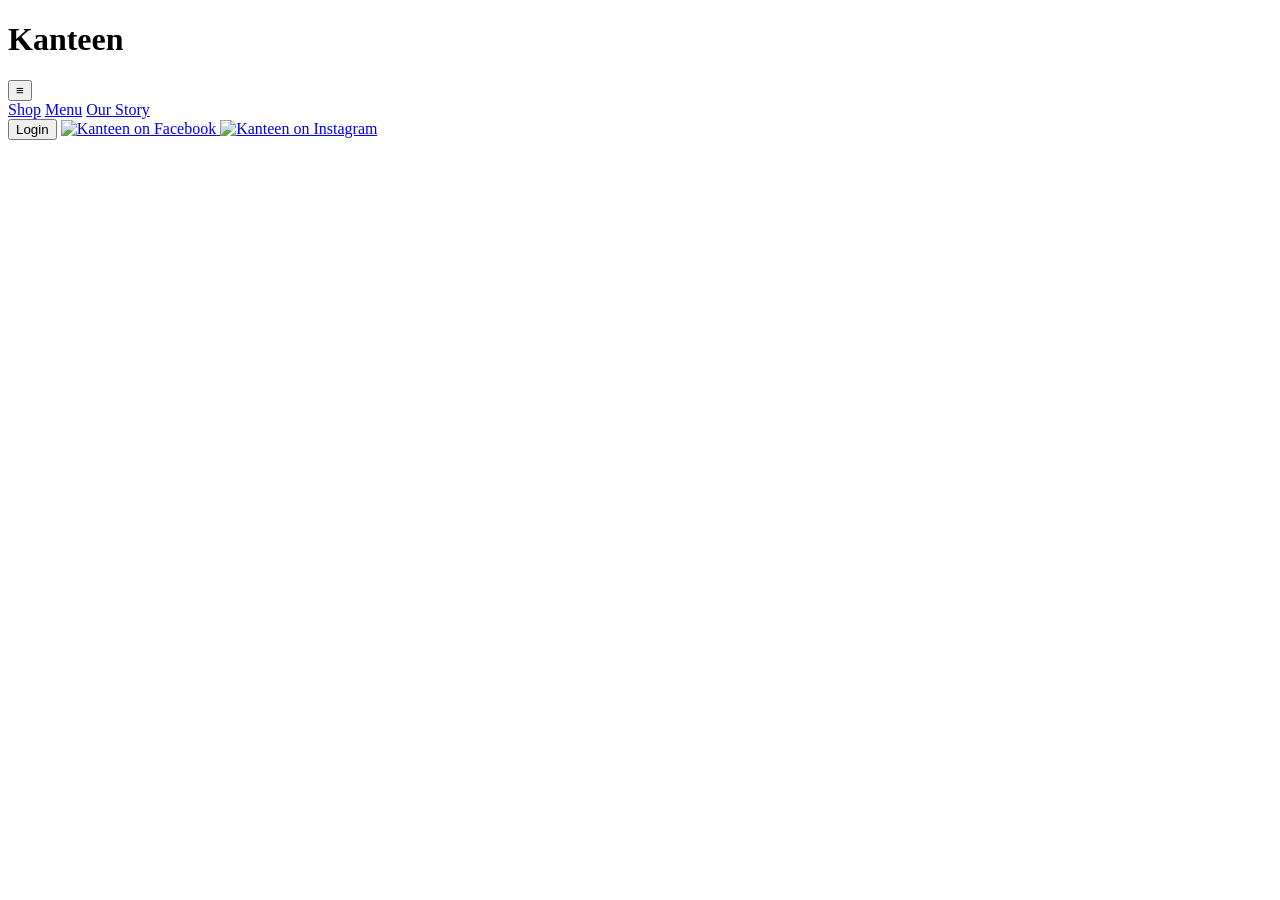
==== shop/index.html @ 33aac2a1 "hey doing something on shopping page today" ====
<!DOCTYPE html>
<html lang="en">
<head>
    <meta charset="UTF-8">
    <meta name="viewport" content="width=device-width, initial-scale=1.0">
    <title>Kanteen's shopping page</title>
</head>
<body>
    <header>
          <header role="banner" aria-label="Kanteen header">
        <h1 class="header__title">Kanteen</h1>
    </header>

    <nav role="navigation" aria-label="Primary">
        <button class="nav__toggle" aria-label="Toggle navigation" aria-expanded="false">
            <span class="nav__toggle-icon">≡</span>
        </button>
        <div class="nav-list">
            <a class="nav__link" href="#shop">Shop</a>
            <a class="nav__link" href="#menu">Menu</a>
            <a class="nav__link" href="#our-story">Our Story</a>
        </div>

        <div class="nav-icons">
            <button class="nav__login" type="button">Login</button>
            <a class="social-icons__facebook" href="https://web.facebook.com/kanteenrestaurant" target="_blank"
                rel="noopener noreferrer" aria-label="Kanteen on Facebook">
                <img src="https://cdn.simpleicons.org/facebook" width="24" height="24" alt="Kanteen on Facebook">
            </a>
            <a class="social-icons__instagram" href="https://www.instagram.com/kanteen_/?hl=en" target="_blank"
                rel="noopener noreferrer" aria-label="Kanteen on Instagram">
                <img src="https://cdn.simpleicons.org/instagram" width="24" height="24" alt="Kanteen on Instagram">
            </a>
        </div>
    </nav>
    </header>
</body>
</html>
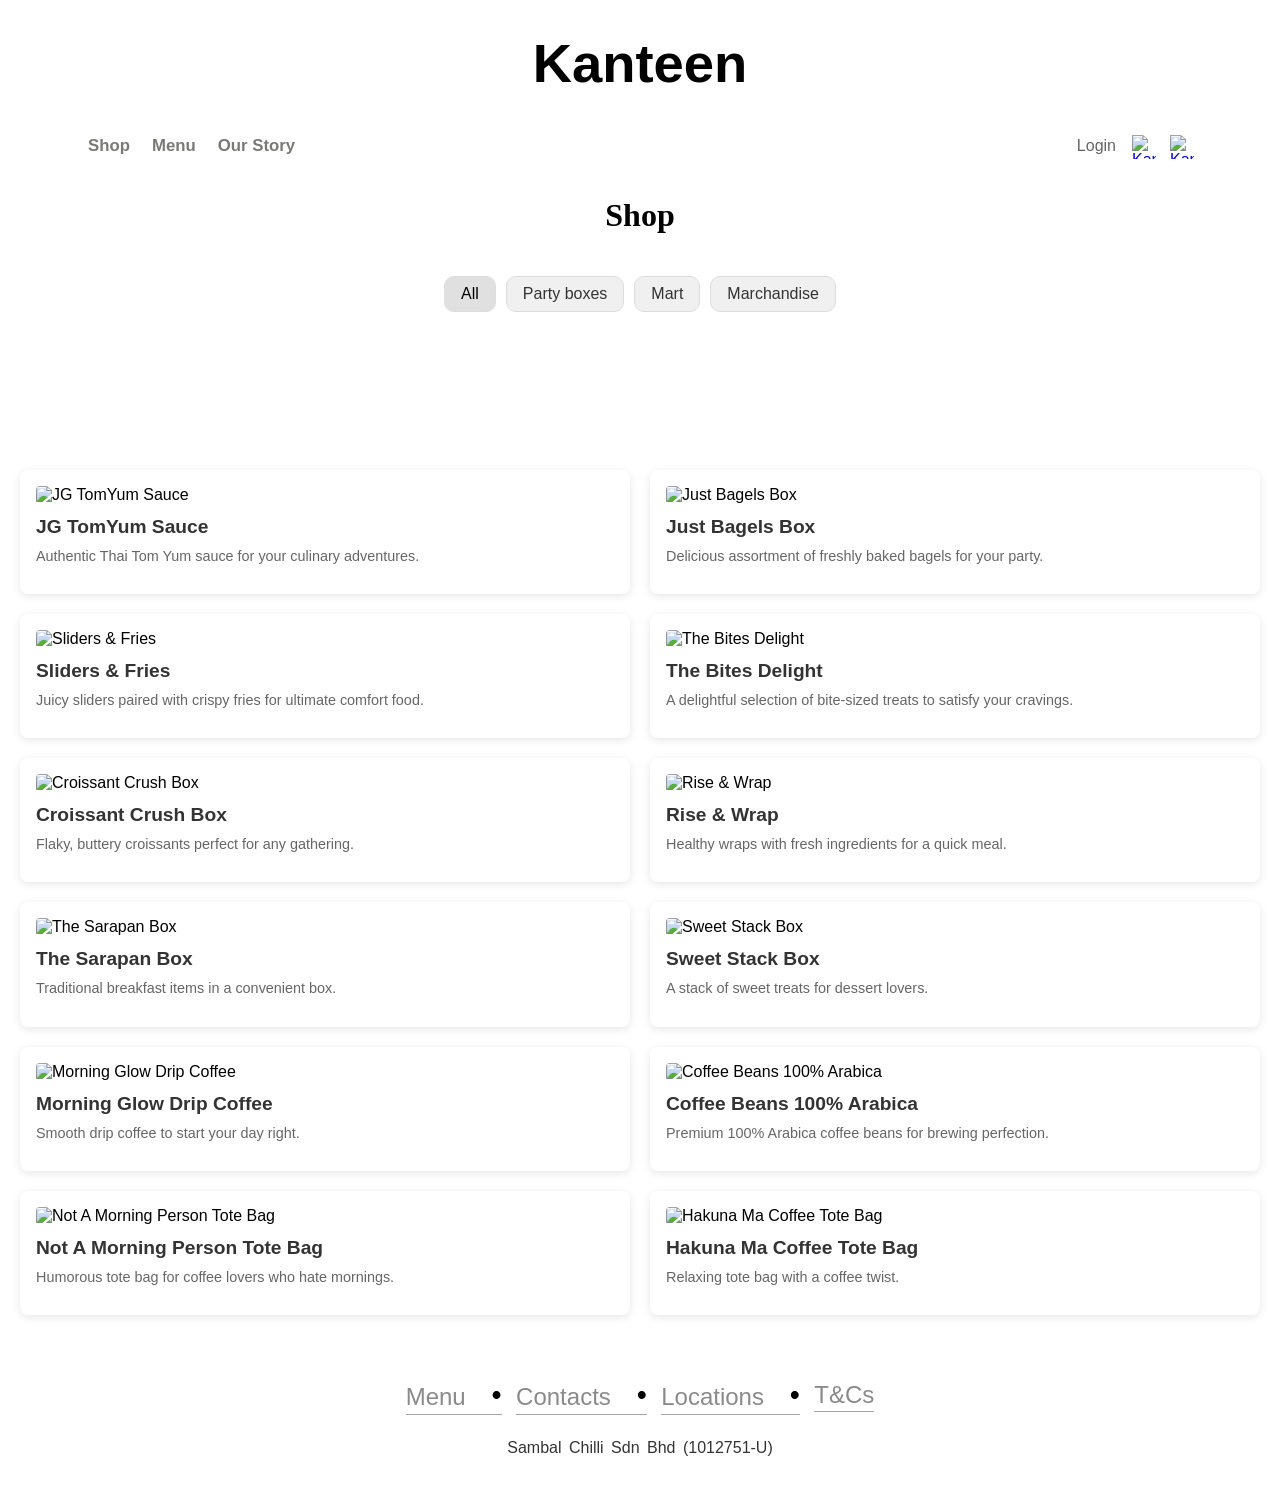
==== commit abfc94bb: "added shopping page" ====
--- a/shop/index.html
+++ b/shop/index.html
@@ -1,38 +1,164 @@
 <!DOCTYPE html>
 <html lang="en">
+
 <head>
     <meta charset="UTF-8">
     <meta name="viewport" content="width=device-width, initial-scale=1.0">
     <title>Kanteen's shopping page</title>
+    <link rel="stylesheet" href="style.css">
 </head>
+
 <body>
-    <header>
-          <header role="banner" aria-label="Kanteen header">
-        <h1 class="header__title">Kanteen</h1>
+    <header role="banner" aria-label="Kanteen header">
+        <h1 class="header__title">
+            <a class="header__home-link" href="../index.html">Kanteen</a>
+        </h1>
     </header>
 
     <nav role="navigation" aria-label="Primary">
-        <button class="nav__toggle" aria-label="Toggle navigation" aria-expanded="false">
-            <span class="nav__toggle-icon">≡</span>
+        <button class="nav__toggle" type="button" aria-label="Toggle navigation" aria-controls="nav-panel"
+            aria-expanded="false">
+            <span class="nav__toggle-icon">&#9776;</span>
         </button>
-        <div class="nav-list">
-            <a class="nav__link" href="#shop">Shop</a>
-            <a class="nav__link" href="#menu">Menu</a>
-            <a class="nav__link" href="#our-story">Our Story</a>
-        </div>
+        <div class="nav-panel" id="nav-panel">
+            <div class="nav-list">
+                <a class="nav__link" href="./index.html">Shop</a>
+                <a class="nav__link" href="../index.html#menu">Menu</a>
+                <a class="nav__link" href="../index.html#our-story">Our Story</a>
+            </div>
 
-        <div class="nav-icons">
-            <button class="nav__login" type="button">Login</button>
-            <a class="social-icons__facebook" href="https://web.facebook.com/kanteenrestaurant" target="_blank"
-                rel="noopener noreferrer" aria-label="Kanteen on Facebook">
-                <img src="https://cdn.simpleicons.org/facebook" width="24" height="24" alt="Kanteen on Facebook">
-            </a>
-            <a class="social-icons__instagram" href="https://www.instagram.com/kanteen_/?hl=en" target="_blank"
-                rel="noopener noreferrer" aria-label="Kanteen on Instagram">
-                <img src="https://cdn.simpleicons.org/instagram" width="24" height="24" alt="Kanteen on Instagram">
-            </a>
+            <div class="nav-icons">
+                <button class="nav__login" type="button">Login</button>
+                <a class="social-icons__facebook" href="https://web.facebook.com/kanteenrestaurant" target="_blank"
+                    rel="noopener noreferrer" aria-label="Kanteen on Facebook">
+                    <img src="https://cdn.simpleicons.org/facebook" width="24" height="24" alt="Kanteen on Facebook">
+                </a>
+                <a class="social-icons__instagram" href="https://www.instagram.com/kanteen_/?hl=en" target="_blank"
+                    rel="noopener noreferrer" aria-label="Kanteen on Instagram">
+                    <img src="https://cdn.simpleicons.org/instagram" width="24" height="24" alt="Kanteen on Instagram">
+                </a>
+            </div>
         </div>
     </nav>
-    </header>
+    <button class="nav-backdrop" type="button" aria-label="Close navigation"></button>
+
+    <div class="secondary-nav shop-categories">
+        <h1 class="shop-categories__title">Shop</h1>
+        <ul class="nested-category-children">
+            <li><a href="#" class="category-link">All</a></li>
+            <li><a href="#" class="category-link">Party boxes</a></li>
+            <li><a href="#" class="category-link">Mart</a></li>
+            <li><a href="#" class="category-link">Marchandise</a></li>
+        </ul>
+    </div>
+    <main class="product-grid">
+        <figure class="product-card" data-category="mart">
+            <img class="product-card__image"
+                src="https://images.squarespace-cdn.com/content/v1/5e9fc9f19e41a12cfe20c6b9/fdd40fa8-8505-46b7-a080-88c029b08642/R6C28969.jpg"
+                alt="JG TomYum Sauce">
+            <figcaption class="product-card__title">JG TomYum Sauce</figcaption>
+            <p class="product-card__description">Authentic Thai Tom Yum sauce for your culinary adventures.</p>
+        </figure>
+
+        <figure class="product-card" data-category="party-boxes">
+            <img class="product-card__image"
+                src="https://images.squarespace-cdn.com/content/v1/5e9fc9f19e41a12cfe20c6b9/e347ede5-8f88-4553-8e9b-b763b6cbf5c6/97FF64E5-0D27-4E3D-A808-6BE8F9CDB370.JPG"
+                alt="Just Bagels Box">
+            <figcaption class="product-card__title">Just Bagels Box</figcaption>
+            <p class="product-card__description">Delicious assortment of freshly baked bagels for your party.</p>
+        </figure>
+
+        <figure class="product-card" data-category="mart">
+            <img class="product-card__image"
+                src="https://images.squarespace-cdn.com/content/v1/5e9fc9f19e41a12cfe20c6b9/7d9d4e8d-9c90-47f1-829a-c7112d17d920/6105FAC9-45F2-45C1-B1D8-BB1C40390F71.JPG"
+                alt="Sliders & Fries">
+            <figcaption class="product-card__title">Sliders & Fries</figcaption>
+            <p class="product-card__description">Juicy sliders paired with crispy fries for ultimate comfort food.</p>
+        </figure>
+
+        <figure class="product-card" data-category="mart">
+            <img class="product-card__image"
+                src="https://images.squarespace-cdn.com/content/v1/5e9fc9f19e41a12cfe20c6b9/1c1fa48b-b36c-4c0d-917f-317e3a58efcb/695C3DD7-AA73-48D8-B9D6-B0AB061BA07B.JPG"
+                alt="The Bites Delight">
+            <figcaption class="product-card__title">The Bites Delight</figcaption>
+            <p class="product-card__description">A delightful selection of bite-sized treats to satisfy your cravings.
+            </p>
+        </figure>
+
+        <figure class="product-card" data-category="party-boxes">
+            <img class="product-card__image"
+                src="https://images.squarespace-cdn.com/content/v1/5e9fc9f19e41a12cfe20c6b9/eb29373e-83b9-4e91-8e13-9198502c570d/30A5F6AA-7421-483C-8BE3-32D2DAB6F95D.JPG"
+                alt="Croissant Crush Box">
+            <figcaption class="product-card__title">Croissant Crush Box</figcaption>
+            <p class="product-card__description">Flaky, buttery croissants perfect for any gathering.</p>
+        </figure>
+
+        <figure class="product-card" data-category="mart">
+            <img class="product-card__image"
+                src="https://images.squarespace-cdn.com/content/v1/5e9fc9f19e41a12cfe20c6b9/e2119595-99cd-4f94-922c-239269b6240c/55262CC7-D588-47E5-BA31-CEF4F2C18FE7.JPG"
+                alt="Rise & Wrap">
+            <figcaption class="product-card__title">Rise & Wrap</figcaption>
+            <p class="product-card__description">Healthy wraps with fresh ingredients for a quick meal.</p>
+        </figure>
+
+        <figure class="product-card" data-category="party-boxes">
+            <img class="product-card__image"
+                src="https://images.squarespace-cdn.com/content/v1/5e9fc9f19e41a12cfe20c6b9/9738c46d-076a-44bf-8be3-91263879023f/0823659E-8CAB-45DE-A4BB-30ED5C69633F.JPG"
+                alt="The Sarapan Box">
+            <figcaption class="product-card__title">The Sarapan Box</figcaption>
+            <p class="product-card__description">Traditional breakfast items in a convenient box.</p>
+        </figure>
+
+        <figure class="product-card" data-category="party-boxes">
+            <img class="product-card__image"
+                src="https://images.squarespace-cdn.com/content/v1/5e9fc9f19e41a12cfe20c6b9/9919c7e9-8b39-4975-8a61-1ae7b060afaf/A35332AF-DD15-49E3-884B-646943A24323+%281%29.JPG"
+                alt="Sweet Stack Box">
+            <figcaption class="product-card__title">Sweet Stack Box</figcaption>
+            <p class="product-card__description">A stack of sweet treats for dessert lovers.</p>
+        </figure>
+
+        <figure class="product-card" data-category="mart">
+            <img class="product-card__image"
+                src="https://images.squarespace-cdn.com/content/v1/5e9fc9f19e41a12cfe20c6b9/1694674624201-W16221AR8DT1FM1595XF/Untitled+%28240+%C3%97+400+px%29+%281%29.png"
+                alt="Morning Glow Drip Coffee">
+            <figcaption class="product-card__title">Morning Glow Drip Coffee</figcaption>
+            <p class="product-card__description">Smooth drip coffee to start your day right.</p>
+        </figure>
+
+        <figure class="product-card" data-category="mart">
+            <img class="product-card__image"
+                src="https://images.squarespace-cdn.com/content/v1/5e9fc9f19e41a12cfe20c6b9/1623663104349-IIBYG0UYK6MG8QA864HV/IMG_1235.JPG"
+                alt="Coffee Beans 100% Arabica">
+            <figcaption class="product-card__title">Coffee Beans 100% Arabica</figcaption>
+            <p class="product-card__description">Premium 100% Arabica coffee beans for brewing perfection.</p>
+        </figure>
+
+        <figure class="product-card" data-category="marchandise">
+            <img class="product-card__image"
+                src="https://images.squarespace-cdn.com/content/v1/5e9fc9f19e41a12cfe20c6b9/1589174150626-WLCLWXZHG6QJHN3FLRAM/59611DF9-0F89-4AE3-B6F9-B02E6FB7B6DC.JPG"
+                alt="Not A Morning Person Tote Bag">
+            <figcaption class="product-card__title">Not A Morning Person Tote Bag</figcaption>
+            <p class="product-card__description">Humorous tote bag for coffee lovers who hate mornings.</p>
+        </figure>
+
+        <figure class="product-card" data-category="marchandise">
+            <img class="product-card__image"
+                src="https://images.squarespace-cdn.com/content/v1/5e9fc9f19e41a12cfe20c6b9/1589174273514-G85JL0124ZS9E07H9Y02/6773C1BF-D368-41B6-88D3-47FCCB9B618B.JPG"
+                alt="Hakuna Ma Coffee Tote Bag">
+            <figcaption class="product-card__title">Hakuna Ma Coffee Tote Bag</figcaption>
+            <p class="product-card__description">Relaxing tote bag with a coffee twist.</p>
+        </figure>
+    </main>
+    <footer class="footer__links">
+        <a href="#" class="sub footer__links__menu">Menu</a>
+        <a href="#" class="sub footer__links__contacts">Contacts</a>
+        <a href="#" class="sub footer__links__locations">Locations</a>
+        <a href="#" class="sub footer__links__tcs">T&Cs</a>
+    </footer>
+    <div class="company">
+        <p class="company__registration__text">Sambal Chilli Sdn Bhd (1012751-U)</p>
+    </div>
 </body>
+<script src="script.js"></script>
+
 </html>
--- a/shop/style.css
+++ b/shop/style.css
@@ -0,0 +1,425 @@
+/* Global Styles */
+* {
+    padding: 0;
+    margin: 0;
+    box-sizing: border-box;
+}
+
+html {
+    scroll-behavior: smooth;
+}
+
+body {
+    font-family: "Mulish", sans-serif;
+    color: #000;
+    background: rgb(255, 255, 255);
+    overflow-x: hidden;
+}
+
+body.nav-open {
+    overflow: hidden;
+}
+
+.header__title {
+    font-family: "Mulish", sans-serif;
+    font-optical-sizing: auto;
+    font-weight: 800;
+    font-style: normal;
+    padding: 2rem 1rem 1rem;
+    font-size: clamp(2.2rem, 5vw, 3.4rem);
+    display: flex;
+    justify-content: center;
+    align-items: center;
+    text-align: center;
+}
+
+.header__home-link {
+    color: inherit;
+    text-decoration: none;
+}
+
+nav {
+    display: flex;
+    justify-content: space-between;
+    align-items: center;
+    gap: 1rem;
+    padding: 1.5rem clamp(1rem, 4vw, 3rem);
+    width: min(100%, 1200px);
+    margin: 0 auto;
+    position: relative;
+    z-index: 1001;
+}
+
+.nav-panel {
+    display: flex;
+    align-items: center;
+    justify-content: space-between;
+    gap: 1rem;
+    flex: 1;
+}
+
+.nav-list {
+    display: flex;
+    flex-wrap: wrap;
+    gap: 1rem 1.375rem;
+    align-items: center;
+    justify-content: flex-start;
+    flex: 1;
+    margin-left: 0;
+}
+
+.nav__toggle {
+    display: none;
+    align-items: center;
+    justify-content: center;
+    width: 3rem;
+    height: 3rem;
+    background: linear-gradient(135deg, #151515, #343434);
+    color: #fff;
+    border: none;
+    cursor: pointer;
+    padding: 0;
+    border-radius: 999px;
+    box-shadow: 0 10px 30px rgba(0, 0, 0, 0.18);
+    line-height: 1;
+    transition: transform 0.2s ease, box-shadow 0.2s ease;
+}
+
+.nav__toggle:hover {
+    transform: translateY(-1px);
+    box-shadow: 0 14px 34px rgba(0, 0, 0, 0.22);
+}
+
+.nav__toggle-icon {
+    font-size: 1.5rem;
+}
+
+.nav-backdrop {
+    display: none;
+}
+
+.nav__link {
+    text-decoration: none;
+    font-weight: 800;
+    color: rgba(35, 36, 33, 0.609);
+    font-size: 1.05rem;
+    cursor: pointer;
+}
+
+a:hover {
+    color: rgba(13, 22, 29, 0.572);
+}
+
+a:active {
+    color: rgb(229, 141, 41);
+}
+
+.nav-icons {
+    display: flex;
+    justify-content: flex-end;
+    align-items: center;
+    gap: 1rem;
+    flex-wrap: wrap;
+}
+
+.nav__login {
+    font-weight: 300;
+    color: rgba(0, 0, 0, 0.609);
+    background: none;
+    border: none;
+    cursor: pointer;
+    font-size: 1rem;
+    padding: 0;
+}
+
+.social-icons__facebook,
+.social-icons__instagram {
+    width: 22px;
+    height: 22px;
+    display: inline-block;
+}
+
+.social-icons__facebook img,
+.social-icons__instagram img {
+    display: block;
+}
+
+.secondary-nav {
+    display: flex;
+    flex-direction: column;
+    align-items: center;
+    justify-content: center;
+    text-align: center;
+    width: min(100%, 1200px);
+    margin: 0 auto;
+    padding: 1rem;
+}
+
+.shop-categories__title {
+     font-family:'Times New Roman', Times, serif
+}
+
+.nested-category-children {
+    display: flex;
+    flex-direction: row;
+    justify-content: center;
+    align-items: center;
+    flex-wrap: wrap;
+    margin: 10px 0;
+    padding:  2rem;
+    border-radius: 10px;
+    list-style: none;
+    gap: 10px;
+    font-family: 'Lucida Sans', 'Lucida Sans Regular', 'Lucida Grande', 'Lucida Sans Unicode', Geneva, Verdana, sans-serif;
+}
+
+.nested-category-children li {
+    display: flex;
+
+}
+
+.category-link {
+    padding: 8px 16px;
+    background: #f0f0f0;
+    border: 1px solid #ddd;
+    border-radius: 10px;
+    text-decoration: none;
+    color: #333;
+    font-weight: 500;
+    transition: background 0.3s ease;
+}
+
+.category-link:hover,
+.category-link.active {
+    background: #e0e0e0;
+    color: #000;
+}
+
+.product-grid {
+    display: grid;
+    grid-template-columns: repeat(auto-fill, minmax(430px, 1fr));
+    gap: 20px;
+    padding-top: 100px;
+    padding-left: 20px;
+    padding-right: 20px;
+    width: 100%;
+    max-width: 1400px;
+    margin: 0 auto;
+}
+
+.product-card {
+    text-align: start;
+    padding: 16px;
+    background: #fff;
+    border-radius: 8px;
+    box-shadow: 0 2px 8px rgba(0, 0, 0, 0.1);
+    transition: transform 0.3s ease, box-shadow 0.3s ease;
+}
+
+.product-card:hover {
+    transform: translateY(-5px);
+    box-shadow: 0 4px 16px rgba(0, 0, 0, 0.2);
+}
+
+.product-card__image {
+    width: 100%;
+    aspect-ratio: 3 / 2;
+    object-fit: cover;
+    border-radius: 4px;
+    margin-bottom: 12px;
+}
+
+.product-card__title {
+    font-size: 1.2rem;
+    font-weight: bold;
+    margin-bottom: 8px;
+    color: #333;
+}
+
+.product-card__description {
+    font-size: 0.9rem;
+    color: #666;
+    margin-bottom: 12px;
+    line-height: 1.4;
+}
+
+.footer__links {
+    display: flex;
+    justify-content: center;
+    align-items: center;
+    gap: 0.9em;
+    margin-top: 4em;
+    flex-wrap: wrap;
+    padding: 0 1rem;
+}
+
+.sub {
+    text-decoration: none;
+    color: rgba(0, 0, 0, 0.46);
+    font-size: clamp(1.05rem, 2vw, 1.5rem);
+    border-bottom: 1px solid rgba(0, 0, 0, 0.35);
+    padding-bottom: 2px;
+    font-weight: 400;
+    margin-bottom: 0;
+}
+
+.footer__links .sub:not(:last-child)::after {
+    content: "\2022";
+    color: #000;
+    font-size: 1.2em;
+    margin-left: 0.9em;
+}
+
+.company__registration__text {
+    text-align: center;
+    margin: 1.5rem 0 3em;
+    padding: 0 1rem;
+    font-family: "Noto Sans", sans-serif;
+    font-size: 1rem;
+    color: rgba(0, 0, 0, 0.8);
+    word-spacing: 3px;
+    font-weight: 400;
+}
+
+@media (max-width: 800px) {
+    nav {
+        justify-content: flex-end;
+        padding: 0 1rem 0.75rem;
+    }
+
+    .nav__toggle {
+        display: inline-flex;
+    }
+
+    .nav-panel {
+        position: fixed;
+        top: 5.9rem;
+        left: 1rem;
+        right: 1rem;
+        flex-direction: column;
+        align-items: stretch;
+        justify-content: flex-start;
+        gap: 1rem;
+        padding: 1rem;
+        background: rgba(255, 255, 255, 0.82);
+        border: 1px solid rgba(255, 255, 255, 0.75);
+        border-radius: 1.5rem;
+        backdrop-filter: blur(18px);
+        -webkit-backdrop-filter: blur(18px);
+        box-shadow: 0 24px 60px rgba(16, 24, 40, 0.18);
+        opacity: 0;
+        visibility: hidden;
+        transform: translateY(-14px) scale(0.98);
+        transition: opacity 0.28s ease, transform 0.28s ease, visibility 0.28s ease;
+        z-index: 1000;
+    }
+
+    .nav-panel.active {
+        opacity: 1;
+        visibility: visible;
+        transform: translateY(0) scale(1);
+    }
+
+    .nav-backdrop {
+        position: fixed;
+        inset: 0;
+        display: block;
+        border: none;
+        background: rgba(15, 23, 42, 0.22);
+        opacity: 0;
+        visibility: hidden;
+        transition: opacity 0.28s ease, visibility 0.28s ease;
+        z-index: 999;
+    }
+
+    .nav-backdrop.active {
+        opacity: 1;
+        visibility: visible;
+    }
+
+    .nav-list {
+        flex-direction: column;
+        align-items: stretch;
+        gap: 0.5rem;
+    }
+
+    .nav__link {
+        width: 100%;
+        padding: 1rem 1.1rem;
+        text-align: left;
+        border: 1px solid rgba(15, 23, 42, 0.08);
+        border-radius: 1rem;
+        background: rgba(255, 255, 255, 0.78);
+        color: #101828;
+    }
+
+    .nav__link:hover {
+        color: #101828;
+        background: rgba(242, 244, 247, 0.95);
+    }
+
+    .nav-icons {
+        margin-top: 0.25rem;
+        padding: 0;
+        width: 100%;
+        justify-content: center;
+        border-top: 1px solid rgba(15, 23, 42, 0.08);
+        padding-top: 1rem;
+    }
+
+    .nav__login {
+        min-width: 6rem;
+        text-align: center;
+        padding: 0.75rem 1rem;
+        border: 1px solid rgba(15, 23, 42, 0.1);
+        border-radius: 999px;
+        background: rgba(255, 255, 255, 0.78);
+    }
+
+    .secondary-nav {
+        padding-top: 0.5rem;
+    }
+
+    .product-grid {
+        grid-template-columns: 1fr;
+        padding-top: 3rem;
+    }
+}
+
+@media (max-width: 640px) {
+    .nested-category-children {
+        gap: 0.5rem;
+    }
+
+    .nested-category-children li,
+    .category-link {
+        width: 100%;
+    }
+
+    .footer__links {
+        gap: 0.5rem 1rem;
+    }
+
+    .footer__links .sub:not(:last-child)::after {
+        content: "";
+        margin-left: 0;
+    }
+
+    .company__registration__text {
+        font-size: 0.95rem;
+        word-spacing: normal;
+    }
+}
+
+@media (max-width: 480px) {
+    .product-grid {
+        padding-left: 10px;
+        padding-right: 10px;
+    }
+
+    .nav-panel {
+        top: 5.4rem;
+        left: 0.75rem;
+        right: 0.75rem;
+    }
+}
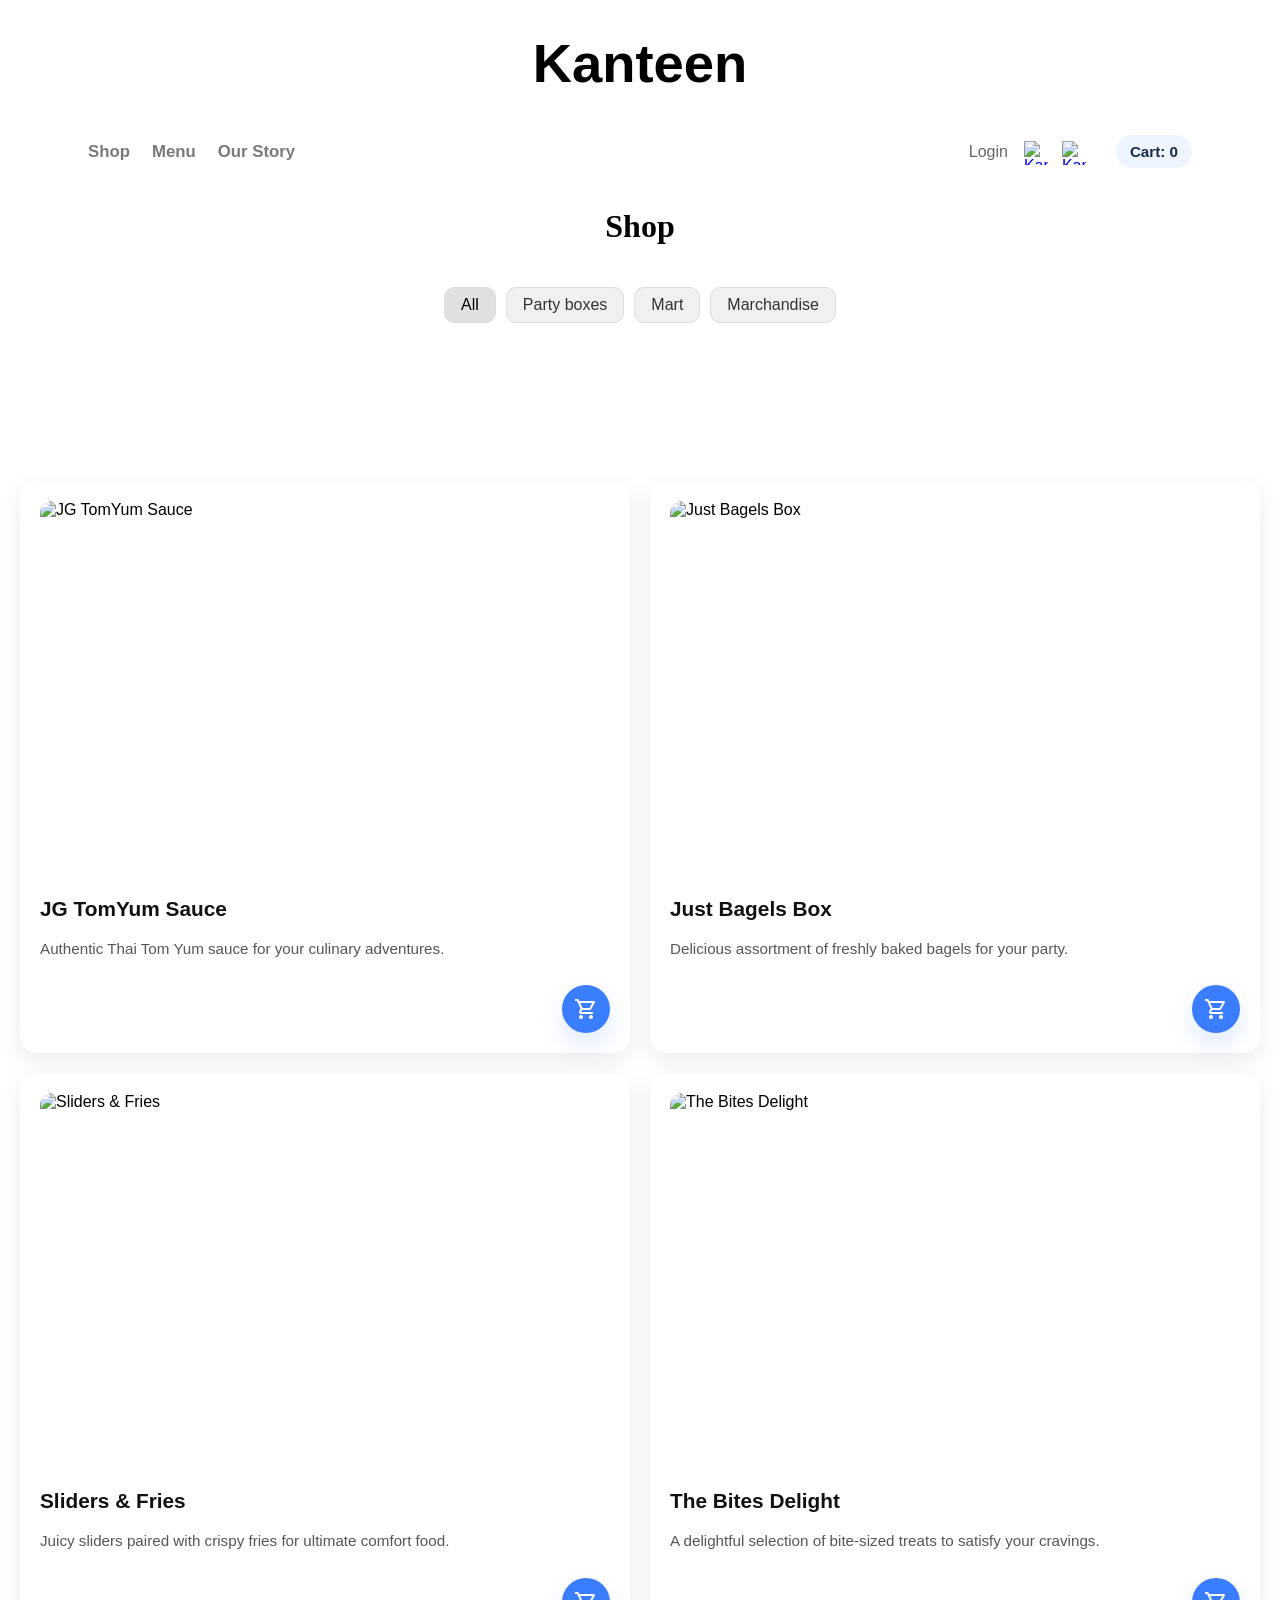
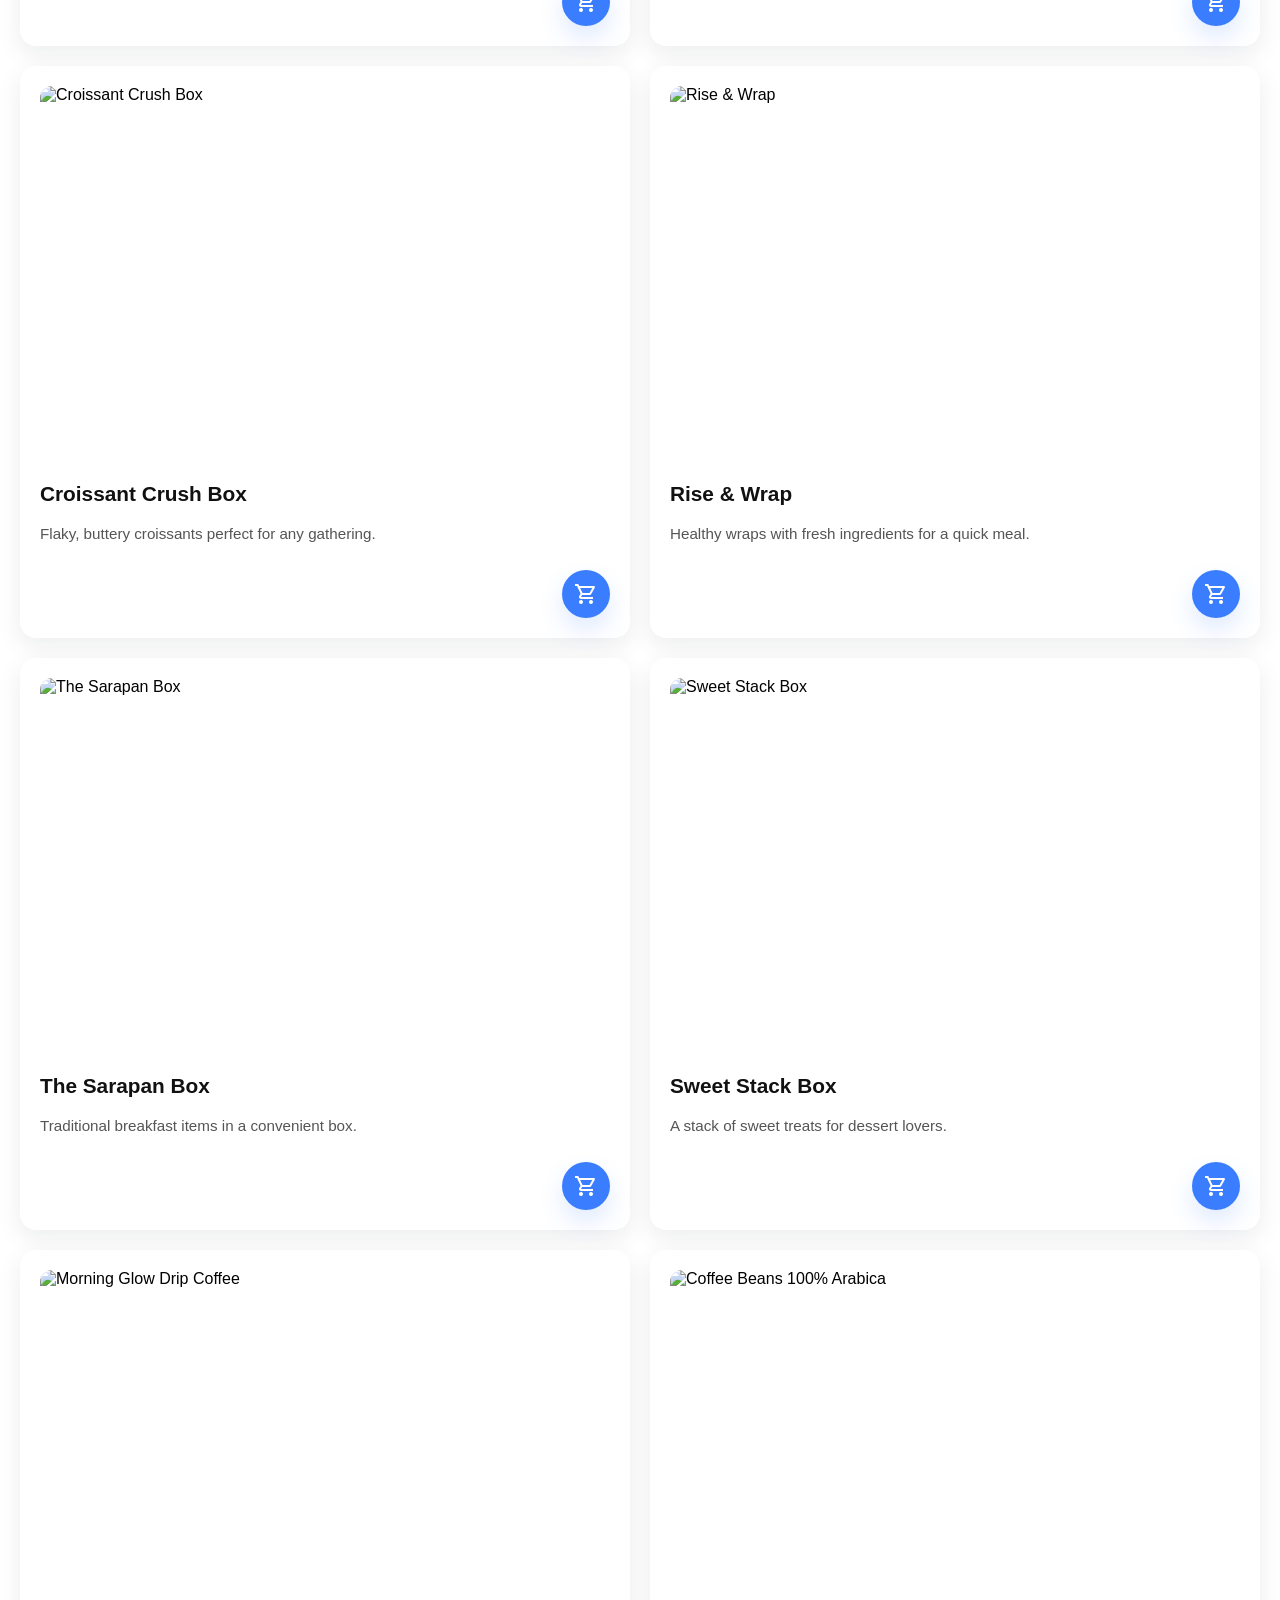
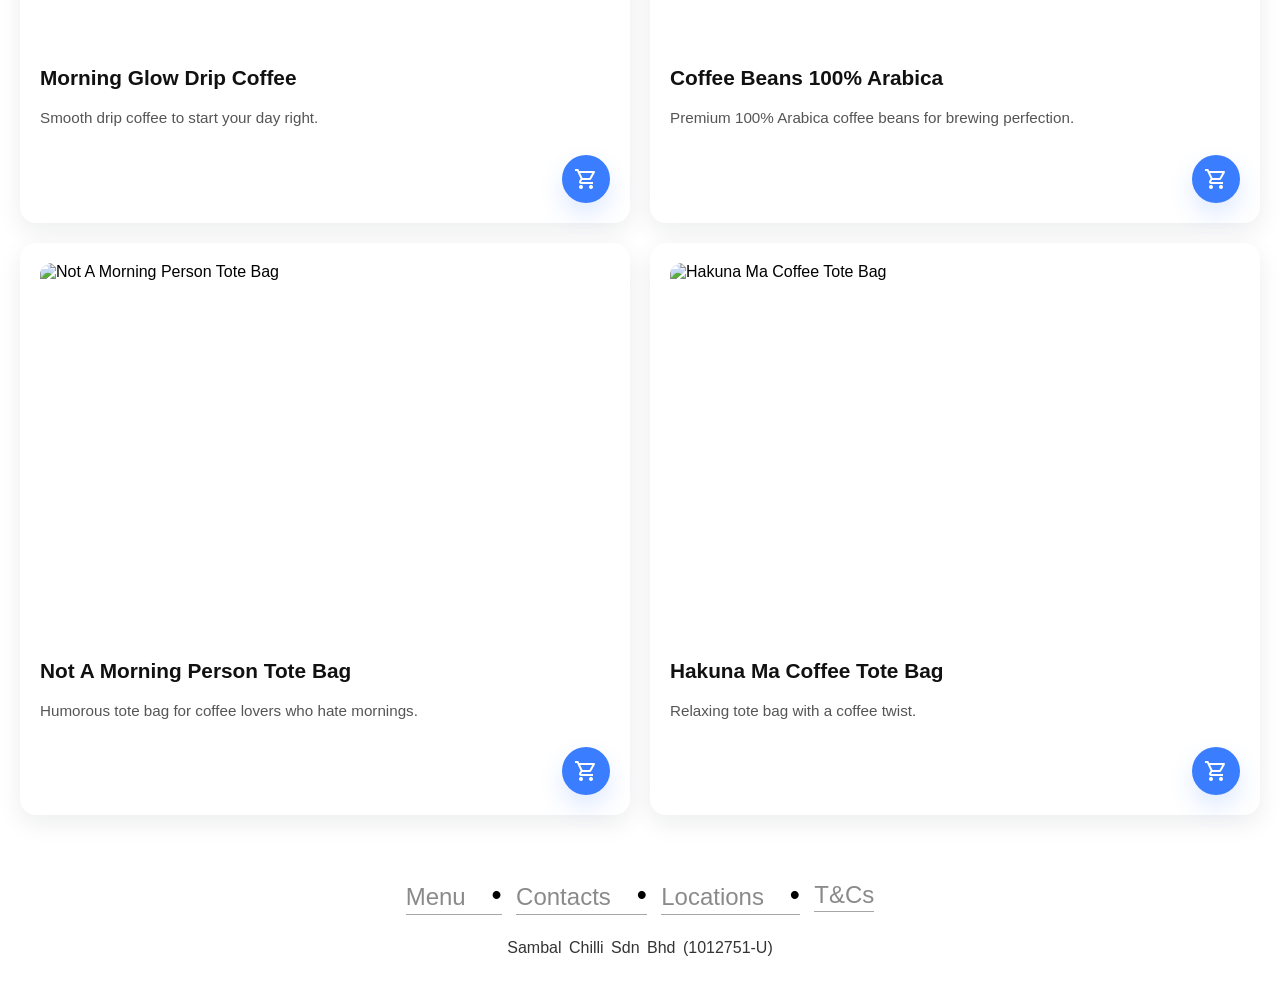
==== commit 04ca8245: "Enhance shopping page with cart functionality and responsive design improvements" ====
--- a/shop/index.html
+++ b/shop/index.html
@@ -6,6 +6,8 @@
     <meta name="viewport" content="width=device-width, initial-scale=1.0">
     <title>Kanteen's shopping page</title>
     <link rel="stylesheet" href="style.css">
+    <link rel="stylesheet"
+        href="https://fonts.googleapis.com/css2?family=Material+Symbols+Outlined:opsz,wght,FILL,GRAD@20..48,100..700,0..1,-50..200&icon_names=shopping_cart" />
 </head>
 
 <body>
@@ -58,6 +60,7 @@
                 alt="JG TomYum Sauce">
             <figcaption class="product-card__title">JG TomYum Sauce</figcaption>
             <p class="product-card__description">Authentic Thai Tom Yum sauce for your culinary adventures.</p>
+            <span class="material-symbols-outlined cart"> shopping_cart </span>
         </figure>
 
         <figure class="product-card" data-category="party-boxes">
@@ -66,6 +69,13 @@
                 alt="Just Bagels Box">
             <figcaption class="product-card__title">Just Bagels Box</figcaption>
             <p class="product-card__description">Delicious assortment of freshly baked bagels for your party.</p>
+            <span class="material-symbols-outlined cart"> shopping_cart </span>
+            <div class="quantity-counter" style="display: none;">
+                <button class="minus">-</button>
+                <input type="number" value="1" min="1">
+                <button class="plus">+</button>
+            </div>
+
         </figure>
 
         <figure class="product-card" data-category="mart">
@@ -74,6 +84,7 @@
                 alt="Sliders & Fries">
             <figcaption class="product-card__title">Sliders & Fries</figcaption>
             <p class="product-card__description">Juicy sliders paired with crispy fries for ultimate comfort food.</p>
+            <span class="material-symbols-outlined cart"> shopping_cart </span>
         </figure>
 
         <figure class="product-card" data-category="mart">
@@ -83,6 +94,7 @@
             <figcaption class="product-card__title">The Bites Delight</figcaption>
             <p class="product-card__description">A delightful selection of bite-sized treats to satisfy your cravings.
             </p>
+            <span class="material-symbols-outlined cart"> shopping_cart </span>
         </figure>
 
         <figure class="product-card" data-category="party-boxes">
@@ -91,6 +103,7 @@
                 alt="Croissant Crush Box">
             <figcaption class="product-card__title">Croissant Crush Box</figcaption>
             <p class="product-card__description">Flaky, buttery croissants perfect for any gathering.</p>
+            <span class="material-symbols-outlined cart"> shopping_cart </span>
         </figure>
 
         <figure class="product-card" data-category="mart">
@@ -99,6 +112,7 @@
                 alt="Rise & Wrap">
             <figcaption class="product-card__title">Rise & Wrap</figcaption>
             <p class="product-card__description">Healthy wraps with fresh ingredients for a quick meal.</p>
+            <span class="material-symbols-outlined cart"> shopping_cart </span>
         </figure>
 
         <figure class="product-card" data-category="party-boxes">
@@ -107,6 +121,7 @@
                 alt="The Sarapan Box">
             <figcaption class="product-card__title">The Sarapan Box</figcaption>
             <p class="product-card__description">Traditional breakfast items in a convenient box.</p>
+            <span class="material-symbols-outlined cart"> shopping_cart </span>
         </figure>
 
         <figure class="product-card" data-category="party-boxes">
@@ -115,6 +130,7 @@
                 alt="Sweet Stack Box">
             <figcaption class="product-card__title">Sweet Stack Box</figcaption>
             <p class="product-card__description">A stack of sweet treats for dessert lovers.</p>
+            <span class="material-symbols-outlined cart"> shopping_cart </span>
         </figure>
 
         <figure class="product-card" data-category="mart">
@@ -123,6 +139,7 @@
                 alt="Morning Glow Drip Coffee">
             <figcaption class="product-card__title">Morning Glow Drip Coffee</figcaption>
             <p class="product-card__description">Smooth drip coffee to start your day right.</p>
+            <span class="material-symbols-outlined cart"> shopping_cart </span>
         </figure>
 
         <figure class="product-card" data-category="mart">
@@ -131,6 +148,7 @@
                 alt="Coffee Beans 100% Arabica">
             <figcaption class="product-card__title">Coffee Beans 100% Arabica</figcaption>
             <p class="product-card__description">Premium 100% Arabica coffee beans for brewing perfection.</p>
+            <span class="material-symbols-outlined cart"> shopping_cart </span>
         </figure>
 
         <figure class="product-card" data-category="marchandise">
@@ -139,6 +157,7 @@
                 alt="Not A Morning Person Tote Bag">
             <figcaption class="product-card__title">Not A Morning Person Tote Bag</figcaption>
             <p class="product-card__description">Humorous tote bag for coffee lovers who hate mornings.</p>
+            <span class="material-symbols-outlined cart"> shopping_cart </span>
         </figure>
 
         <figure class="product-card" data-category="marchandise">
@@ -147,6 +166,7 @@
                 alt="Hakuna Ma Coffee Tote Bag">
             <figcaption class="product-card__title">Hakuna Ma Coffee Tote Bag</figcaption>
             <p class="product-card__description">Relaxing tote bag with a coffee twist.</p>
+            <span class="material-symbols-outlined cart"> shopping_cart </span>
         </figure>
     </main>
     <footer class="footer__links">
--- a/shop/style.css
+++ b/shop/style.css
@@ -209,38 +209,42 @@
 
 .product-card {
     text-align: start;
-    padding: 16px;
+    padding: 20px;
     background: #fff;
-    border-radius: 8px;
-    box-shadow: 0 2px 8px rgba(0, 0, 0, 0.1);
+    border-radius: 16px;
+    box-shadow: 0 8px 24px rgba(15, 23, 42, 0.08);
     transition: transform 0.3s ease, box-shadow 0.3s ease;
+    display: flex;
+    flex-direction: column;
+    align-items: flex-start;
+    gap: 16px;
 }
 
 .product-card:hover {
     transform: translateY(-5px);
-    box-shadow: 0 4px 16px rgba(0, 0, 0, 0.2);
+    box-shadow: 0 12px 28px rgba(15, 23, 42, 0.14);
 }
 
 .product-card__image {
     width: 100%;
     aspect-ratio: 3 / 2;
     object-fit: cover;
-    border-radius: 4px;
-    margin-bottom: 12px;
+    border-radius: 12px;
+    margin-bottom: 0;
 }
 
 .product-card__title {
-    font-size: 1.2rem;
-    font-weight: bold;
-    margin-bottom: 8px;
-    color: #333;
+    font-size: 1.3rem;
+    font-weight: 800;
+    margin-bottom: 0;
+    color: #111;
 }
 
 .product-card__description {
-    font-size: 0.9rem;
-    color: #666;
-    margin-bottom: 12px;
-    line-height: 1.4;
+    font-size: 0.95rem;
+    color: #555;
+    margin-bottom: 0;
+    line-height: 1.6;
 }
 
 .footer__links {
@@ -251,6 +255,93 @@
     margin-top: 4em;
     flex-wrap: wrap;
     padding: 0 1rem;
+}
+
+
+.material-symbols-outlined {
+  font-variation-settings:
+  'FILL' 0,
+  'wght' 400,
+  'GRAD' 0,
+  'opsz' 50;
+}
+
+.material-symbols-outlined.cart {
+  display: inline-flex;
+  align-items: center;
+  justify-content: center;
+  width: 48px;
+  height: 48px;
+  font-size: 24px;
+  font-variation-settings:
+    'FILL' 0,
+    'wght' 400,
+    'GRAD' 0,
+    'opsz' 24;
+  color: #fff;
+  background: #3b7dff;
+  border-radius: 50%;
+  border: 1px solid rgba(59, 125, 255, 0.25);
+  box-shadow: 0 12px 24px rgba(59, 125, 255, 0.16);
+  margin-left: auto;
+  margin-top: 0.5rem;
+  cursor: pointer;
+  transition: transform 0.2s ease, box-shadow 0.2s ease, background 0.2s ease;
+}
+
+.material-symbols-outlined.cart:hover {
+  transform: translateY(-1px);
+  background: #3d8dff;
+  box-shadow: 0 14px 28px rgba(59, 125, 255, 0.22);
+}
+
+.quantity-counter {
+  display: none;
+  align-items: center;
+  gap: 10px;
+  align-self: flex-end;
+  padding: 8px 12px;
+  background: #f3f7ff;
+  border: 1px solid rgba(59, 125, 255, 0.15);
+  border-radius: 999px;
+}
+
+.quantity-counter.show {
+  display: flex;
+}
+
+.quantity-counter input {
+  width: 48px;
+  text-align: center;
+  border: 1px solid rgba(59, 125, 255, 0.2);
+  border-radius: 8px;
+  padding: 6px 8px;
+  background: #fff;
+  color: #1e293b;
+}
+
+.quantity-counter button {
+  padding: 8px 12px;
+  cursor: pointer;
+  background: #3b7dff;
+  color: #fff;
+  border: none;
+  border-radius: 999px;
+  transition: background 0.2s ease, transform 0.2s ease;
+}
+
+.quantity-counter button:hover {
+  background: #2f6de3;
+}
+
+.nav__cart-summary {
+  color: #1b2a49;
+  font-weight: 700;
+  margin-left: 1rem;
+  font-size: 0.95rem;
+  padding: 8px 14px;
+  background: rgba(59, 125, 255, 0.08);
+  border-radius: 999px;
 }
 
 .sub {
@@ -422,4 +513,4 @@
         left: 0.75rem;
         right: 0.75rem;
     }
-}
+}
